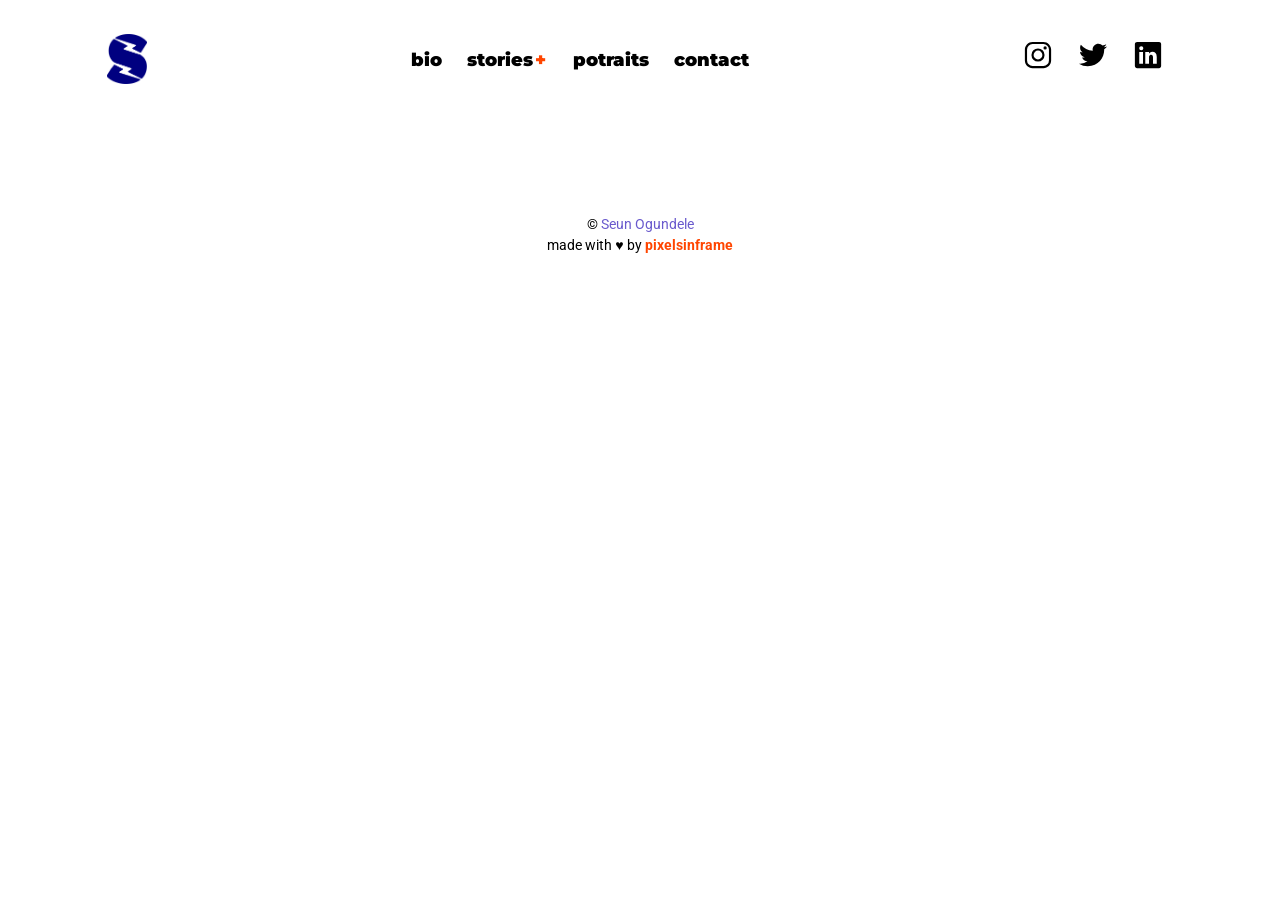
==== shop/nft.html @ b8f90bd7 "clean-repo" ====
<!DOCTYPE html>
<html lang="en">

<head>
    <meta charset="UTF-8">
    <meta http-equiv="X-UA-Compatible" content="IE=edge">
    <meta name="viewport" content="width=device-width, initial-scale=1.0">
    <title> nft | Seun O Ogundele | Visual Storyteller </title>
    <link rel="icon" type="image/png" href="../assets/icon.png">

    <meta name="robots" content="index, follow">
    <meta name="description"
        content="Agbo Jedi for backpain and many other ailments, Story of a woman trying to change the way we see local herbs.">
    <meta name="keywords"
        content="photograph,photographer,headshot,portrait,stock photos,photo studio,portrait photography,photo printing,family photos, couple photos,wedding photographer,family photos,documentary, news">


    <!-- Open Graph Meta Tags -->

    <meta property="og:type" content="article" />
    <meta property="og:title" content="Seun Ogundele | Visual Storyteller">
    <meta property="og:description"
        content=" I am a visual storyteller and front-end developer who likes to tells stories from my perspective with connection to where and how I grew up. My work provides documentation of culture and captures the world as it exists.">
    <meta property="og:url" content="https://postcardwithnotes.com/" />
    <meta property="og:image" content="assets/ogimage.png" />


    <!-- Twitter Card -->

    <meta name="twitter:card" content="summary_large_image" />
    <meta name="twitter:site" content="@scriptsandtags" />
    <meta name="twitter:title" content="Seun Ogundele | Visual Storyteller">
    <meta name="twitter:description" content=" Seun Ogundele | Visual Storyteller based in Johannesburg, South Africa">
    <meta name="twitter:image" content="assets/ogimage.png" />




    <link rel="stylesheet" href="../css/style.css">
    <link rel="stylesheet" href="../css/mobile.css">
</head>

<body>
    <button class="backToTopBtn" id="myBtn" title="Back to Top">Top</button>

    <header>

        <nav class="navbar">

            <div class="container-icon">
                <a href="/"> <img class="icon" src="../assets/icon.png" alt="company icon"> </a>
            </div>

            <ul class='nav-list'>

                <li class='list-item'> <a href='../bio'> bio </a> </li>
                <li class='list-item'> <a href='../stories'>stories<span class="stories-span">+<span><a> </li>
                <li class='list-item'> <a href='../potraits'>potraits </a> </li>
                <li class='list-item'> <a href='../contact'>contact </a> </li>

            </ul>

            <div class="menu">
                <div class="menu-line1"></div>
                <div class="menu-line2"></div>
                <div class="menu-line3"></div>
            </div>

            <ul class='extra'>

                <li class='list-item extra'>
                    <a rel='noreferrer noopener' target='_blank' href='https://www.instagram.com/noonecankeepup/'>
                        <img class="extra-icon-image" src="../assets/logo-instagram.svg" alt='extra-icon-image' />
                    </a>
                </li>
                <li class='list-item extra'>
                    <a rel='noreferrer noopener' target='_blank' href='https://www.twitter.com/noonecankeepup'>
                        <img class="extra-icon-image" src="../assets/logo-twitter.svg" alt='extra-icon-image' />
                    </a>
                </li>
                <li class='list-item extra'>
                    <a rel='noreferrer noopener' target='_blank' href='https://www.linkedin.com/in/seunogundele/'>
                        <img class="extra-icon-image" src="../assets/logo-linkedin.svg" alt='extra-icon-image' />
                    </a>
                </li>
            </ul>

        </nav>

    </header>

    <main>

    </main>

    <footer class="footer-container">

        <div class="footerDiv">

            <p> &copy; <span class="year"></span>
                <a class="copyright" href="bio">Seun Ogundele</a>
            </p>

            <p>made with &#9829; by
                <a class="designerp" href="https://www.pixelsinframe.com" rel="noopener" target="blank"
                    aria-hidden="true">
                    <span> pixelsinframe </span>
                </a>
            </p>

        </div>

    </footer>

    <!-- End of Footer -->

    <script src="scripts/scripts.js"></script>
    <script src="scripts/homepage.js"></script>

</body>

</html>
---- css/style.css ----
@import url("https://fonts.googleapis.com/css2?family=Montserrat:wght@400;700;900&family=Roboto:wght@300;400&display=swap");

*,
*::before,
*::after {
  box-sizing: border-box;
}

/* Reset margins */
body,
h1,
h2,
h3,
h4,
h5,
p,
figure,
picture {
  margin: 0;
}

h1,
h2,
h3,
h4,
h5,
h6,
p {
  font-weight: 400;
}

/* set up the body */
body {
  font-size: 18px;
  line-height: 1.5;
  min-height: 100vh;
}

/* make images easier to work with */
img,
picture {
  max-width: 100%;
  display: block;
}

/* make form elements easier to work with */
input,
button,
textarea,
select {
  font: inherit;
}

/* remove animations for people who've turned them off */
@media (prefers-reduced-motion: reduce) {

  *,
  *::before,
  *::after {
    animation-duration: 0.01ms !important;
    animation-iteration-count: 1 !important;
    transition-duration: 0.01ms !important;
    scroll-behavior: auto !important;
  }
}

::-webkit-scrollbar {
  width: 1em;
}

::-webkit-scrollbar-track {
  background: #f1f1f1;
  border-radius: 100vw;
  margin-block: 0.5em;
}

::-webkit-scrollbar-thumb {
  background: #f1f1f1;
  border: 0.25em solid black;
  border-radius: 100vw;
}

::-webkit-scrollbar-thumb:hover {
  background: peru;
  border: 0.25em solid rgb(15, 15, 15);
}

@supports (scrollbar-color: red blue) {
  * {
    scrollbar-color: #f1f1f1 peru;
    scrollbar-width: thin;
  }
}

/* Back to top button */

.backToTopBtn {
  font-family: "Montserrat", sans-serif;
  display: none;
  position: fixed;
  bottom: 20px;
  right: 30px;
  z-index: 99;
  font-size: 18px;
  border: none;
  outline: none;
  background-color: slateblue;
  color: ivory;
  cursor: pointer;
  padding: 10px;
  border-radius: 0px;
}

.backToTopBtn:hover {
  background-color: orangered;
}

.backToTopBtn:after {
  content: " \21E1";
}

/* Navbar */

.navbar {
  color: white;
  display: flex;
  justify-content: space-around;
  align-items: center;
  font-size: 20px;
  max-width: 1440px;
  margin: 0 auto;
}

.icon {
  width: 40px;
}

.nav-list {
  list-style-type: none;
}

.list-item a {
  font-family: "Montserrat", sans-serif;
  text-decoration: none;
  position: relative;
  font-size: 18px;
  font-weight: 700;
}

.list-item {
  display: inline-block;
  padding: 20px 10px;
}

.list-item a::after {
  content: "";
  position: absolute;
  left: 0;
  bottom: 0;
  width: 100%;
  height: 0.5px;
  background: slateblue;
  transform: scaleX(0);
  transform-origin: right;
  transition: transform 250ms ease-in;
}

.list-item a:hover::after {
  transform: scaleX(1);
  transform-origin: left;
}

.list-item.extra {
  transition: transform 250ms;
}

.list-item.extra:hover {
  transform: scale(1.1);
  transition: transform 250ms;
}

.list-item a {
  color: black;
  text-decoration: none;
  font-weight: 900;
}

.list-item a:hover {
  color: orangered;
  text-transform: capitalize;
  transition: transform 250ms;
}

.stories-span {
  color: orangered;
  padding: 0.1rem;
}

.stories-span:hover {
  transition: transform 250ms;
  color: black !important;
}

.menu {
  display: none;
  cursor: pointer;
}

.menu div {
  width: 25px;
  height: 5px;
  background-color: orangered;
  margin-bottom: 4px;
  transition: all 0.3s ease;
}

.toggle .menu-line1 {
  transform: rotate(-45deg) translate(-5px, 6px);
}

.toggle .menu-line2 {
  opacity: 0;
}

.toggle .menu-line3 {
  transform: rotate(45deg) translate(-5px, -6px);
}

.extra-icon-image {
  width: 30px;
  height: 30px;
}

/* Landing Page */

.landing-page-container {
  display: flex;
  justify-content: center;
  align-items: center;
  max-width: 1440px;
  margin: 0 auto;
  height: 80vh;
}

.landing-page-mobile {
  display: none;
}

.slider-image {
  background-color: #f8cdd8;
}

/* About Page */

.about-container {
  display: flex;
  justify-content: center;
  align-items: center;
  max-width: 1440px;
  margin: 0 auto;
  height: 100vh;
}

.about-page {
  max-width: 1400px;
  margin: 0 auto;
  display: flex;
  flex-direction: row;
  justify-content: center;
  align-items: center;
  gap: 5rem;
}

aside {
  max-width: 600px;
  margin: 0 auto;
  height: auto;
}

.bio-image-laptop {
  width: 400px;
  height: auto;
}

.bio-image-mobile {
  display: none;
}

.biography-section {
  display: flex;
  flex-direction: column;
  gap: 1rem;
  max-width: 600px;
  padding: 1rem;
}

.about-me-title {
  font-family: "Montserrat", sans-serif;
  font-weight: 900;
  font-size: 22px;
  color: orangered;
}

.about-me-title span {
  font-family: "Montserrat", sans-serif;
  font-weight: 700;
  font-size: 20px;
  letter-spacing: 2px;
  color: orangered;
}

.biography {
  font-family: "Roboto", sans-serif;
  line-height: 1.5rem;
}

/* Projects Page */

.project-page-container {
  display: flex;
  flex-direction: column;
  max-width: 1440px;
  margin: 0 auto;
  height: 100vh;
  padding-top: 5rem;
}

.article-project-page {
  max-width: 1000px;
  margin: 0 auto;
  display: flex;
  flex-direction: column;
  gap: 1rem;
  justify-content: flex-start;
  align-items: flex-start;
  padding: 2.5rem;
}

.project-page-intro-title {
  font-family: "Montserrat", sans-serif;
  font-weight: 700;
  font-size: 22px;
  letter-spacing: 1px;
  color: orangered;
}

.project-page-intro-paragraph {
  font-family: "Roboto", sans-serif;
  line-height: 1.5rem;
  max-width: 550px;
  margin: 0 auto;
}

.card-container {
  display: flex;
  flex-direction: row;
  justify-content: center;
  align-items: center;
  flex-wrap: wrap;
  max-width: 1200px;
  margin: 0 auto;
  height: auto;
  gap: 1.5rem;
  padding: 1.5rem;
}

.card {
  max-width: 350px;
  position: relative;
}

.project-title {
  margin-top: 1rem;
  margin-bottom: 1rem;
  display: inline-block;
}

.card-description {
  font-family: "Montserrat", sans-serif;
  text-decoration: none;
  position: relative;
  color: slateblue;
  letter-spacing: 1.5px;
}

.card-description::after {
  content: "";
  position: absolute;
  left: 0;
  bottom: 0;
  width: 100%;
  height: 1px;
  background: orangered;
  transform: scaleX(0);
  transform-origin: right;
  transition: transform 250ms ease-in;
}

.card-description:hover::after {
  transform: scaleX(1);
  transform-origin: left;
}

.card-description:hover {
  text-transform: capitalize;
  transition: transform 250ms ease-in;
}

/* Print Shop */

main {
  padding-bottom: 5rem;
}

.print-shop-introduction {
  display: flex;
  flex-direction: column;
  gap: 1rem;
  position: relative;
  height: 90vh;
}

.print-shop-words {
  display: flex;
  flex-direction: column;
  gap: 1rem;
  max-width: 400px;
  position: absolute;
  top: 30%;
  left: 5%;
  padding: 0.5rem;
}

.print-shop-title {
  font-family: "Montserrat", sans-serif;
  font-weight: 700;
  font-size: 22px;
  letter-spacing: 1px;
}

.print-shop-paragraph {
  font-family: "Roboto", sans-serif;
  line-height: 1.5rem;
}

.darkroom-link {
  color: slateblue;
  text-decoration: none;
  font-weight: 700;
  font-family: "Montserrat", sans-serif;
  font-size: 20px;
}


.print-shop-introduction::after {
  content: "";
  background: url(../assets/intro-to-print-shop.webp);
  opacity: 1;
  top: 0;
  left: 0;
  bottom: 0;
  right: 0;
  position: absolute;
  z-index: -1;
  -webkit-background-size: cover;
  -moz-background-size: cover;
  -o-background-size: cover;
  background-size: cover;
  width: 100%;
}

.print-shop-second-page {
  display: flex;
  flex-direction: column;
  gap: 4rem;
  max-width: 1440px;
  margin: 0 auto;
  justify-content: center;
  align-items: center;
  background-color: #f8cdd8;
  height: 70vh;

}

.print-shop-second-page-introduction {
  display: flex;
  flex-direction: column;
}

.print-shop-second-page-introduction-title {
  font-family: "Montserrat", sans-serif;
  font-weight: 700;
  font-size: 22px;
  letter-spacing: 1px;
}

.print-shop-second-page-introduction-paragraph {
  font-family: "Roboto", sans-serif;
  line-height: 1.5rem;
}


.print-shop-second-page-images {
  display: flex;
  flex-direction: row;
  flex-wrap: wrap;
  gap: 2rem;
  justify-content: center;
  align-content: center;
  background-color: slateblue;
  padding: 1rem;
}

.landscape-section {
  display: flex;
  flex-direction: column;
  gap: 2rem;
}

.print-shop-potrait-image {
  width: 300px;
}

.print-shop-landscape-image {
  width: 400px;
  height: 250px;
}

.gallery-page {
  display: flex;
  flex-direction: row;
  flex-wrap: wrap;
  width: 100%;
}

aside {
  width: 30%;
  height: fit-content;
  display: block;
  padding: 1rem;
  padding-top: 5rem;
}

aside div {
  position: sticky;
  position: -webkit-sticky;
  top: 0;
  height: auto;
  background-color: lightgray;
  padding: 1rem;
  width: 100%;
  display: flex;
  flex-direction: column;
  gap: 0.5rem;
  padding-top: 2rem;
}

.print-type-name,.gallery-page-title {
  font-family: "Montserrat", sans-serif;
  font-weight: 700;
  font-size: 18px;
  color: steelblue;
}

.gallery-page-paragraph {
  font-family: "Roboto", sans-serif;
 font-weight: 400;
  font-size: 16px;
}
.gallery-page-paragraph a {
  color: steelblue;
  text-decoration: none;
}



.gallery-page-images {
  padding: 1rem;
  display: flex;
  flex-direction: column;
  justify-content: flex-start;
  align-items: flex-start;
  gap: 1rem;
  width: 70%;
  max-width: 1100px;
  margin: 0 auto;
  padding-top: 5rem;

}

.gallery-page-introduction {
  padding: 0.5rem;
}

.gallery-page-images article {
  display: flex;
  flex-direction: row;
  flex-wrap: wrap;
  width: 100%;
  gap: 1rem;
  max-width: 1000px;
  padding: 0.25rem;
}

.gallery-page-images article img {
  max-width: 400px;
  width: 100%;
  
}

.gallery-page-images section {
  max-width: 1000px;
  padding: 0.25rem;
  display: flex;

}

.gallery-page-images section img {
  width: 100%;
  max-width: 820px;
}





/* Potrait Page */

.potrait-page-container {
  display: flex;
  flex-direction: column;
  justify-content: center;
  align-items: center;
  max-width: 1440px;
  margin: 0 auto;
  height: auto;
  gap: 2rem;
  padding: 120px;
}

.quote-container {
  max-width: 1000px;
  margin: 0 auto;
  padding: 2rem;
}

.quote-container-p {
  font-family: "Montserrat", sans-serif;
  font-weight: 700;
  font-size: 28px;
}

.quote-container-span {
  font-family: "Roboto", sans-serif;
  color: slateblue;
  float: right;
  font-weight: 400;
}

.potraits-images {
  display: flex;
  flex-direction: row;
  flex-wrap: wrap;
  justify-content: space-around;
  max-width: 1200px;
  margin: 0 auto;
  height: auto;
  gap: 1rem;
  padding: 1rem;
}

.potrait-image {
  border-radius: 5px;
  width: 350px;
  height: auto;
}

/* Contact Page */

.contact-container {
  display: flex;
  flex-direction: column;
  padding-top: 5rem;
  height: 100vh;
  position: relative;
}

.contact-container::after {
  content: "";
  background: url(../assets/contact.webp);
  opacity: 0.9;
  top: 0;
  left: 0;
  bottom: 0;
  right: 0;
  position: absolute;
  z-index: -1;
  -webkit-background-size: cover;
  -moz-background-size: cover;
  -o-background-size: cover;
  background-size: cover;
  width: 100%;
}

.contact-main {
  display: flex;
  flex-direction: column;
  flex-wrap: wrap;
  max-width: 620px;
  margin: 0 auto;
  gap: 1rem;
  background-color: rgb(234, 225, 225);
  padding: 2rem;
  opacity: 0.9;

}



.contact {
  display: flex;
  flex-direction: column;
  gap: 1rem;
  padding: 1rem;
}

.contact-title {
  font-family: "Montserrat", sans-serif !important;
  font-size: 16px;
  font-weight: 700;
}

.contact-name {
  font-family: "Montserrat", sans-serif;
  font-size: 16px;
  font-weight: 700;
}

.contact-location {
  font-family: "Montserrat", sans-serif;
  font-size: 16px;
  font-weight: 700;
}

.print-shop-link {
  font-family: "Montserrat", sans-serif;
  font-weight: 700;
  font-size: 16px;
  color: steelblue;
  text-decoration: wavy;
}


.form-container {
  max-width: 550px;
  margin: 0 auto;
  padding: 1rem;
}

form {
  width: 80%;
  margin: 0 auto;
  padding: 00.5rem;
}

input[type="text"],
input[type="number"],
input[type="email"],
select,
textarea {
  width: 100%;
  padding: 12px;
  border: 1px solid slateblue;
  border-radius: 5px;
  box-sizing: border-box;
  margin-top: 6px;
  margin-bottom: 1rem;
  resize: vertical;
  border-radius: 10px;
}

.hidden {
  display: none;
}

input:focus,
textarea:focus {
  outline: none !important;
  border-color: orangered;
  box-shadow: 0 0 10px slateblue;
}

input[type="number"]::-webkit-outer-spin-button,
input[type="number"]::-webkit-inner-spin-button {
  -webkit-appearance: none;
  margin: 0;
}

input[type="number"] {
  -moz-appearance: textfield;
}


label {
  font-family: "Montserrat", sans-serif;
  font-size: 16px;
  color: slateblue;

}

#subject {
  min-height: 100px;
}

#subbtn {
  float: right;
}

#subbtn {
  min-width: 130px;
  height: 40px;
  color: #fff;
  padding: 5px 10px;
  font-weight: bold;
  cursor: pointer;
  transition: all 0.3s ease;
  position: relative;
  display: inline-block;
  outline: none;
  overflow: hidden;
  border-radius: 5px;
  border: none;
  background-color: orangered;
}

#subbtn:hover {
  border-radius: 5px;
  padding-right: 24px;
  padding-left: 8px;
}

#subbtn:hover:after {
  opacity: 1;
  right: 10px;
}

#subbtn:after {
  content: "\00BB";
  position: absolute;
  opacity: 0;
  font-size: 20px;
  line-height: 40px;
  top: 0;
  right: -20px;
  transition: 0.4s;
}


#subbtn {
  float: right;
}



/* Story */

/* Carousel */

.main-container {
  padding: 80px;
}

.project-container {
  display: flex;
  flex-direction: column;
  gap: 2rem;
  max-width: 1000px;
  padding: 2.5rem;
  margin: 0 auto;
}

.main-exhibition {
  display: flex;
  flex-direction: column;
  align-items: center;
  justify-content: center;
  max-width: 1440px;
  margin: 0 auto;
  height: 100vh;
}

.projects-title {
  font-family: "Montserrat", sans-serif;
  font-weight: 700;
  color: orangered;
  margin-left: 4rem;
  position: relative;
  width: fit-content;
  cursor: pointer;
}

.projects-title::after {
  content: "";
  position: absolute;
  left: 0;
  bottom: 0;
  width: 100%;
  height: 2px;
  background: slateblue;
  transform: scaleX(0);
  transform-origin: right;
  transition: transform 250ms ease-in;
}

.projects-title:hover::after {
  transform: scaleX(1);
  transform-origin: left;
}

.projects-title:hover {
  text-transform: capitalize;
  transition: transform 250ms ease-in;
}

.project-paragraphs {
  font-family: "Roboto", sans-serif;
  max-width: 800px;
  margin: 0 auto;
  height: auto;
}

.carousel {
  position: relative;
  height: 700px;
  width: 1000px;
  margin: 0 auto;
  margin-bottom: 5rem;
}

.carousel.canon {
  max-height: 600px !important;
  max-width: 800px !important;
}

.carousel-image {
  width: 100%;
  height: 100%;
}

.carousel-track-container {
  background-color: #f8cdd8;
  height: 100%;
  position: relative;
  overflow: hidden;
}

.carousel-track {
  padding: 0;
  margin: 0;
  list-style: none;
  position: relative;
  height: 100%;
  transition: transform 250ms ease-in;
}

.carousel-slide {
  position: absolute;
  top: 0;
  bottom: 0;
  width: 100%;
}

.carousel-button {
  position: absolute;
  top: 50%;
  transform: translateY(-50%);
  background: transparent;
  border: 0;
  cursor: pointer;
}

.carousel--button-left {
  left: -60px;
}

.carousel--button-right {
  right: -60px;
  transform: rotate(180deg);
}

.carousel-button img {
  width: 40px;
}

.carousel-nav {
  display: flex;
  justify-content: center;
  padding: 10px 0;
}

.carousel-indicator {
  border: 0;
  border-radius: 50%;
  width: 15px;
  height: 15px;
  background: black;
  margin: 0 8px;
  cursor: pointer;
  margin-top: 5rem;
}

.carousel-indicator.current-slide {
  background: peru;
}

.is-hidden {
  display: none;
}

.mobile {
  display: none;
}

/* Footer */

.footer-container {
  font-family: "Roboto", sans-serif;
  max-width: 1440px;
  margin: 0 auto;
  padding: 1rem;
  color: black;
  display: flex;
  justify-content: center;
  align-items: center;
}

.footerDiv {
  display: flex;
  flex-direction: column;
  text-align: center;
  align-items: center;
  font-size: 14px;
}

.copyright {
  text-decoration: none;
  color: slateblue;
}

.designerp {
  color: orangered;
  text-decoration: none;
  font-weight: bold;
}

.year {
  color: slateblue;

}
---- css/mobile.css ----
@media screen and (min-width: 320px) and (max-width: 786px) {
  .navbar {
    flex-direction: column;
    position: relative;
    padding: 2rem;
    justify-content: center;
    align-items: center;
    height: auto;
  }

  .container-icon {
    width: 100%;
    max-width: 20%;
    position: absolute;
    top: 15px;
    left: 10px;
  }

  .icon {
    height: 40px;
    margin-top: 10px;
  }

  .menu {
    display: block;
    position: absolute;
    right: 15px;
    top: 30px;
  }

  .list-item {
    display: block;
  }

  .nav-list {
    list-style-type: none;
    width: 100%;
    text-align: center;
    padding: 10px;
    display: none;
    margin-top: 5rem;
  }

  .active {
    display: block;
  }

  .extra {
    display: none;
  }
}

@media screen and (min-width: 320px) and (max-width: 786px) {
  .landing-page-container {
    display: flex;
    justify-content: center;
    align-items: center;
    max-width: 1400px;
    margin: 0 auto;
    height: 75vh;
  }

  .landing-page-laptop {
    display: none;
  }

  .landing-page-mobile {
    display: block;
    padding: 1rem;
  }

  .landing-page-mobile img {
    padding: 1rem;
  }

  .backToTopBtn {
    bottom: 20px;
    right: 30px;
    font-size: 16px;
    padding: 8px;
    border-radius: 0px;
  }
}

@media screen and (min-width: 320px) and (max-width: 786px) {
  .about-container {
    height: auto;
  }

  .about-page {
    margin: 0 auto;
    display: flex;
    flex-direction: column;
    align-items: center;
    gap: 2rem;
  }

  .biography-section {
    max-width: 100%;
  }

  .biography {
    font-family: "Roboto", sans-serif;
    line-height: 2rem;
    width: 100%;
    color: black;
  }

  .bio-image-laptop {
    display: none;
  }

  .bio-image-mobile {
    height: auto;
    padding: 2rem;
    display: block;
  }
}

@media screen and (min-width: 320px) and (max-width: 786px) {
  .project-page-container {
    padding: 1rem;
    height: auto;
    padding-top: 1rem;
    padding-bottom: 3rem;
    gap: 2rem;
  }

  .article-project-page {
    width: 100%;
    padding: 0.5rem;
  }

  .card-container {
    display: flex;
    flex-direction: column;
    flex-wrap: wrap;
    margin: 0 auto;
    gap: 1rem;
    padding: 0.5rem;
  }

  .card {
    max-width: 100%;
  }

  .quote-container-p {
    font-family: "Montserrat", sans-serif;
    font-weight: 700;
    font-size: 16px;
    line-height: 2rem;
  }
}

/* Potrait Page */

@media screen and (min-width: 320px) and (max-width: 786px) {
  .potrait-page-container {
    padding: 0.5rem;
    height: auto;
    gap: 2rem;
  }

  .potraits-images {
    justify-content: column;
    gap: 1.5rem;
  }
}

/* Contact Page */

@media screen and (min-width: 320px) and (max-width: 786px) {
  .contact-main {
    max-width: 100%;
    padding: 0.5rem;

  }
.contact-container {
  padding-top: 2rem;
}
    .contact-container::after { 
    background-image: none;
    }

  .form-container {
    width: 100%;
  }

  .contact {
    width: 100%;

  }

  form {
    width: 100%;
  }
}

/* Project Page */

@media screen and (min-width: 320px) and (max-width: 786px) {
  .main-container {
    padding: 0.5rem;
  }

  .carousel {
    display: none;
  }

  .main-exhibition {
    display: none;
  }

  .project-page-container {

    padding-top: 2rem;
  }

  .project-container {
    padding: 0.5rem;
  }

  .projects-title {
    margin-left: 0rem;
  }

  .mobile {
    display: block;
    padding: 10px;
    margin-bottom: 2rem;
  }

  .mobile img {
    margin-bottom: 1rem;
  }
}

/* Footer */

@media screen and (min-width: 320px) and (max-width: 786px) {
  .footer-container {
    padding-top: 5rem;

  }

  .footerDiv {
    flex-direction: column;

  }

  .dis {
    display: none;
  }
}

@media screen and (min-width: 320px) and (max-width: 786px) {
  .print-shop-introduction::after {}


  .gallery-page {
    display: flex;
    flex-direction: column;
    height: fit-content;

  }

  .gallery-page-images {
    padding: 0.5rem;
    display: flex;
    flex-direction: column;
    gap: 2rem;
    width: 100%;

  }

  aside {
    width: 100%;
  }

  .gallery-page-images article img {
    width: 100%;
    padding: 0.5rem;
  }

  .landscape-images {
    width: 100%;
    padding: 0.5rem;
  }

}
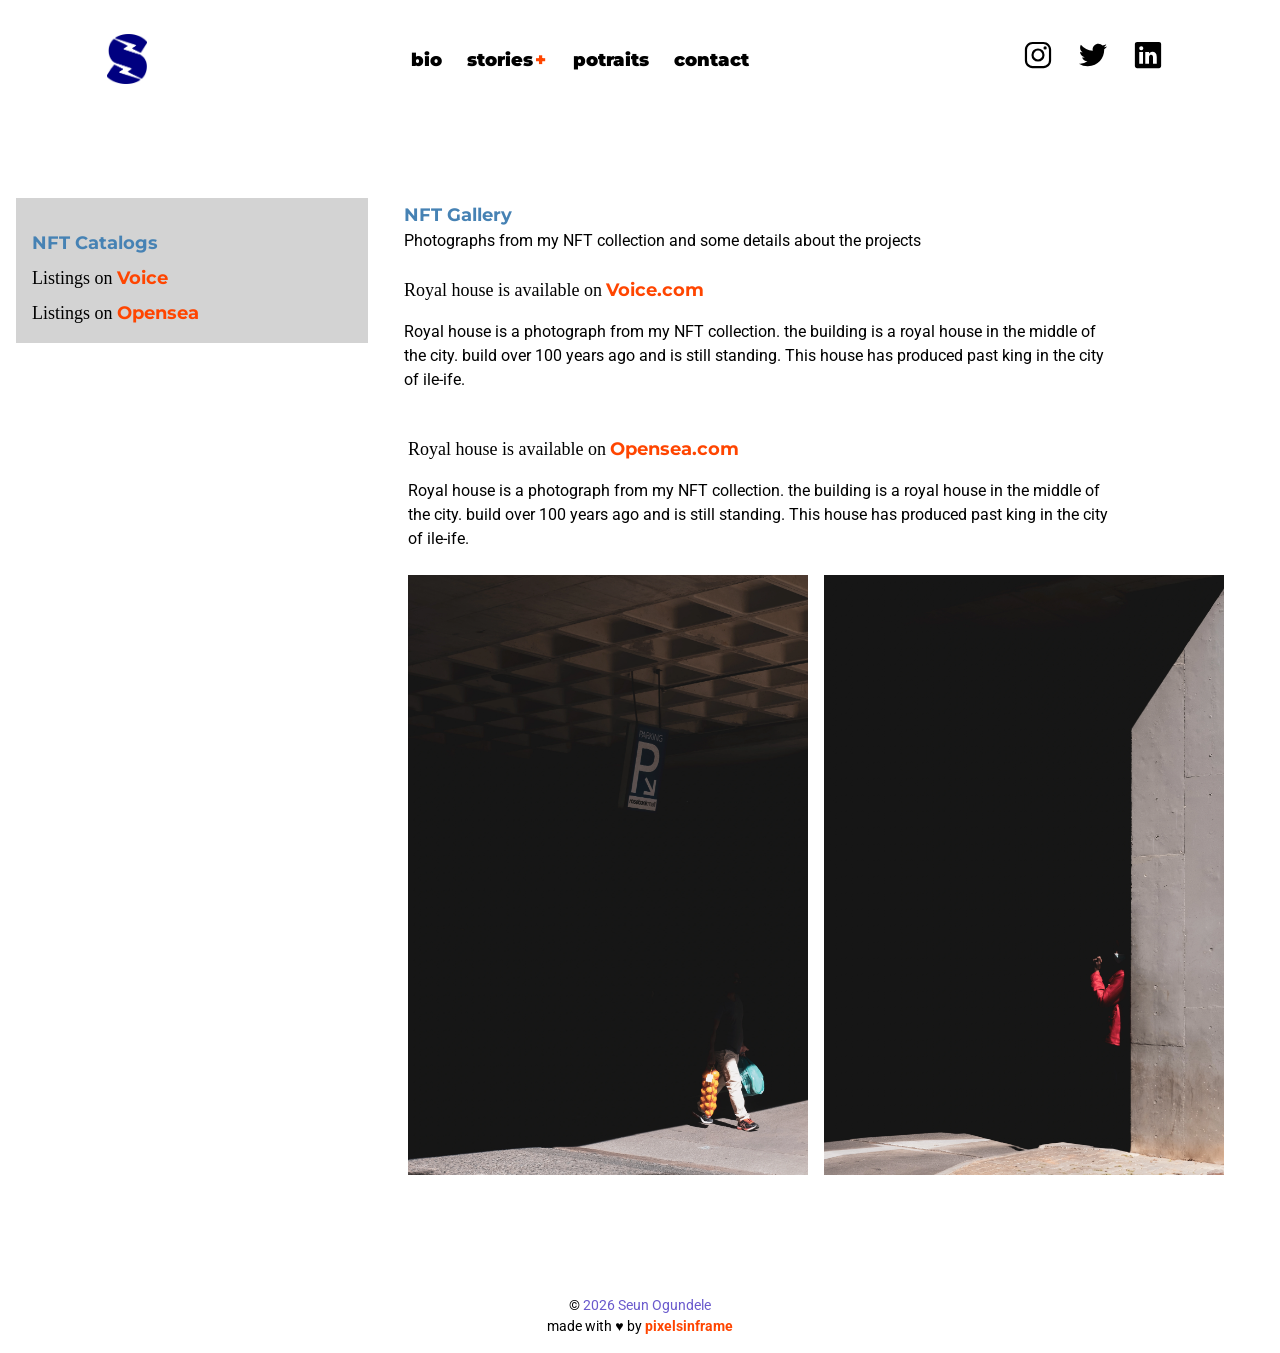
==== commit cbb5e9f9: "new" ====
--- a/shop/nft.html
+++ b/shop/nft.html
@@ -90,7 +90,101 @@
     </header>
 
     <main>
-
+    
+        <!--
+            <div class="print-shop-second-page">
+    
+                <section class="print-shop-second-page-introduction">
+                    <h2 class="print-shop-second-page-introduction-title"> Cityscape, Landscape, Street-Photography & Travel
+                        Prints</h2>
+                    <p class="print-shop-second-page-introduction-paragraph">These premium high quality prints are achieved
+                        in partnership with printing collaborators using the
+                        highest quality
+                        materials and methods available.</p>
+                </section>
+    
+                <section class="print-shop-second-page-images">
+                    <article class="landscape-section">
+                        <img class="print-shop-landscape-image" src="../assets/DSCF7642.jpg" alt="">
+                        <h3>Quality Prints</h3>
+                        <p>Lorem ipsum dolor sit amet consectetur adipisicing <br> elit. Eos maxime nisi quae, deleniti
+                            temporibus <br> aut quod fugit deserunt sit at.</p>
+                    </article>
+                    <img class="print-shop-potrait-image" src="../assets/DSCF7641.jpg" alt="">
+                    <article class="landscape-section">
+                        <img class="print-shop-landscape-image" src="../assets/DSCF7642.jpg" alt="">
+                        <h3>Quality Prints</h3>
+                        <p>Lorem ipsum dolor sit amet consectetur adipisicing <br> elit. Eos maxime nisi quae, deleniti
+                            temporibus <br> aut quod fugit deserunt sit at.</p>
+                    </article>
+                </section>
+    
+            </div>
+            -->
+    
+        <div id="gallerypage" class="gallery-page">
+    
+            <aside>
+    
+                <div>
+                    <h3 class="print-type-name">NFT Catalogs</h3>
+                    <p>Listings on <a class="nft-listing-links" target="_blank" rel="noopener noreferrer"
+                            href="https://www.voice.com/scriptsandtags">Voice</a></p>
+                    <p>Listings on <a class="nft-listing-links" target="_blank" rel="noopener noreferrer"
+                            href="https://www.voice.com/scriptsandtags">Opensea</a></p>
+                </div>
+    
+            </aside>
+    
+            <div class="gallery-page-images">
+    
+                <div class="nft-listing-page-introduction">
+    
+                    <h2 class="gallery-page-title"> NFT Gallery</h2>
+                    <p class="gallery-page-paragraph">
+                        Photographs from my NFT collection and some details about the projects
+                    </p>
+                </div>
+    
+                <section class="nft-listing-section">
+                    <p class="nft-listing-introduction">Royal house is available on <a class="nft-listing-links"
+                            target="_blank" rel="noopener noreferrer"
+                            href="https://www.voice.com/scriptsandtags">Voice.com</a></p>
+                    <p class="nft-listing-paragraph">
+                        Royal house is a photograph from my NFT collection. the building is a royal house in the middle
+                        of the city. build over 100 years ago and is still standing. This house has produced past king
+                        in the city of ile-ife.
+    
+                    </p>
+                    <img class="" src="../assets/nftlisting/royalhouse.webp" alt="">
+                </section>
+    
+                <article class="nft-listing-article">
+                    <section class="nft-listing-section">
+                        <p class="nft-listing-introduction">Royal house is available on <a class="nft-listing-links"
+                                target="_blank" rel="noopener noreferrer"
+                                href="https://www.voice.com/scriptsandtags">Opensea.com</a></p>
+                        <p class="nft-listing-paragraph">
+                            Royal house is a photograph from my NFT collection. the building is a royal house in the
+                            middle
+                            of the city. build over 100 years ago and is still standing. This house has produced past
+                            king
+                            in the city of ile-ife.
+    
+                        </p>
+    
+                    </section>
+                    <div class="nft-listing-article-images">
+                        <img class="" src="../assets/print-shop/4.webp" alt="">
+                        <img class="" src="../assets/print-shop/5.webp" alt="">
+                    </div>
+    
+                </article>
+    
+            </div>
+    
+        </div>
+    
     </main>
 
     <footer class="footer-container">
@@ -114,8 +208,7 @@
 
     <!-- End of Footer -->
 
-    <script src="scripts/scripts.js"></script>
-    <script src="scripts/homepage.js"></script>
+    <script src="../scripts/scripts.js"></script>
 
 </body>
 
--- a/css/style.css
+++ b/css/style.css
@@ -247,7 +247,7 @@
 }
 
 .slider-image {
-  background-color: #f8cdd8;
+  padding: 1rem;
 }
 
 /* About Page */
@@ -555,7 +555,8 @@
   padding-top: 2rem;
 }
 
-.print-type-name,.gallery-page-title {
+.print-type-name,
+.gallery-page-title {
   font-family: "Montserrat", sans-serif;
   font-weight: 700;
   font-size: 18px;
@@ -564,9 +565,10 @@
 
 .gallery-page-paragraph {
   font-family: "Roboto", sans-serif;
- font-weight: 400;
+  font-weight: 400;
   font-size: 16px;
 }
+
 .gallery-page-paragraph a {
   color: steelblue;
   text-decoration: none;
@@ -605,7 +607,7 @@
 .gallery-page-images article img {
   max-width: 400px;
   width: 100%;
-  
+
 }
 
 .gallery-page-images section {
@@ -619,6 +621,49 @@
   width: 100%;
   max-width: 820px;
 }
+
+.nft-listing-page-introduction {
+  padding: 0.25rem;
+}
+
+.nft-listing-section {
+  display: flex;
+  flex-direction: column;
+  gap: 1rem;
+}
+
+.nft-listing-introduction {}
+
+.nft-listing-paragraph {
+  font-family: "Roboto", sans-serif;
+  font-weight: 400;
+  font-size: 16px;
+  max-width: 700px;
+}
+
+.nft-listing-article {
+  display: flex;
+  flex-direction: column;
+}
+
+.nft-listing-article-images {
+  display: flex;
+  flex-direction: row;
+  flex-wrap: wrap;
+  width: 100%;
+  gap: 1rem;
+  max-width: 1000px;
+  padding: 0.25rem;
+}
+
+.nft-listing-links {
+  text-decoration: none;
+  color: orangered;
+  cursor: pointer;
+  font-family: "Montserrat", sans-serif;
+  font-weight: 700;
+}
+
 
 
 
--- a/css/mobile.css
+++ b/css/mobile.css
@@ -57,7 +57,7 @@
     align-items: center;
     max-width: 1400px;
     margin: 0 auto;
-    height: 75vh;
+    height: auto;
   }
 
   .landing-page-laptop {
@@ -67,10 +67,12 @@
   .landing-page-mobile {
     display: block;
     padding: 1rem;
+    padding-top: 3rem;
   }
 
   .landing-page-mobile img {
     padding: 1rem;
+    padding-top: 2rem;
   }
 
   .backToTopBtn {
@@ -121,7 +123,6 @@
   .project-page-container {
     padding: 1rem;
     height: auto;
-    padding-top: 1rem;
     padding-bottom: 3rem;
     gap: 2rem;
   }
@@ -129,6 +130,7 @@
   .article-project-page {
     width: 100%;
     padding: 0.5rem;
+    padding-top: 2rem;
   }
 
   .card-container {
@@ -175,12 +177,14 @@
     padding: 0.5rem;
 
   }
-.contact-container {
-  padding-top: 2rem;
-}
-    .contact-container::after { 
+
+  .contact-container {
+    padding-top: 2rem;
+  }
+
+  .contact-container::after {
     background-image: none;
-    }
+  }
 
   .form-container {
     width: 100%;
@@ -201,6 +205,7 @@
 @media screen and (min-width: 320px) and (max-width: 786px) {
   .main-container {
     padding: 0.5rem;
+    padding-top: 4rem;
   }
 
   .carousel {
@@ -212,12 +217,17 @@
   }
 
   .project-page-container {
-
     padding-top: 2rem;
   }
 
+  .project-paragraphs {
+    font-size: 16px;
+    line-height: 1.25rem;
+  }
+
   .project-container {
     padding: 0.5rem;
+    gap: 1rem;
   }
 
   .projects-title {
@@ -239,7 +249,7 @@
 
 @media screen and (min-width: 320px) and (max-width: 786px) {
   .footer-container {
-    padding-top: 5rem;
+    padding-top: 3rem;
 
   }
 
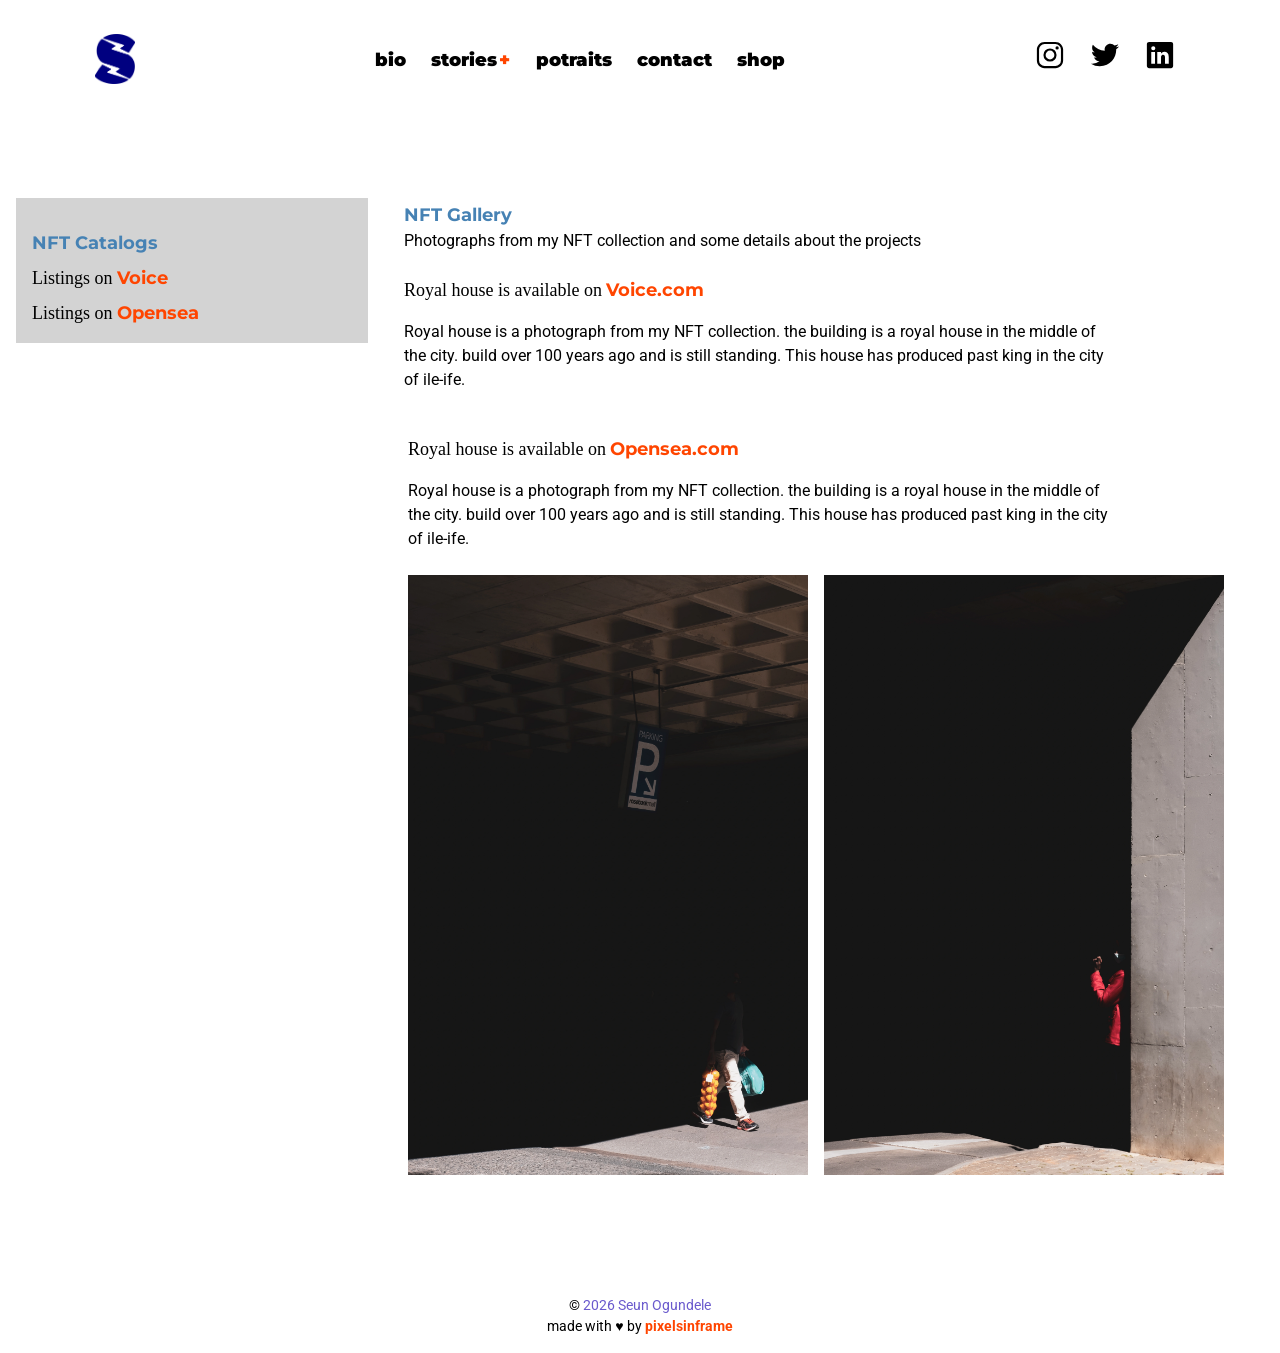
==== commit 225527ad: "new" ====
--- a/shop/nft.html
+++ b/shop/nft.html
@@ -57,6 +57,7 @@
                 <li class='list-item'> <a href='../stories'>stories<span class="stories-span">+<span><a> </li>
                 <li class='list-item'> <a href='../potraits'>potraits </a> </li>
                 <li class='list-item'> <a href='../contact'>contact </a> </li>
+                <li class='list-item'> <a href='../shop'>shop </a> </li>
 
             </ul>
 
